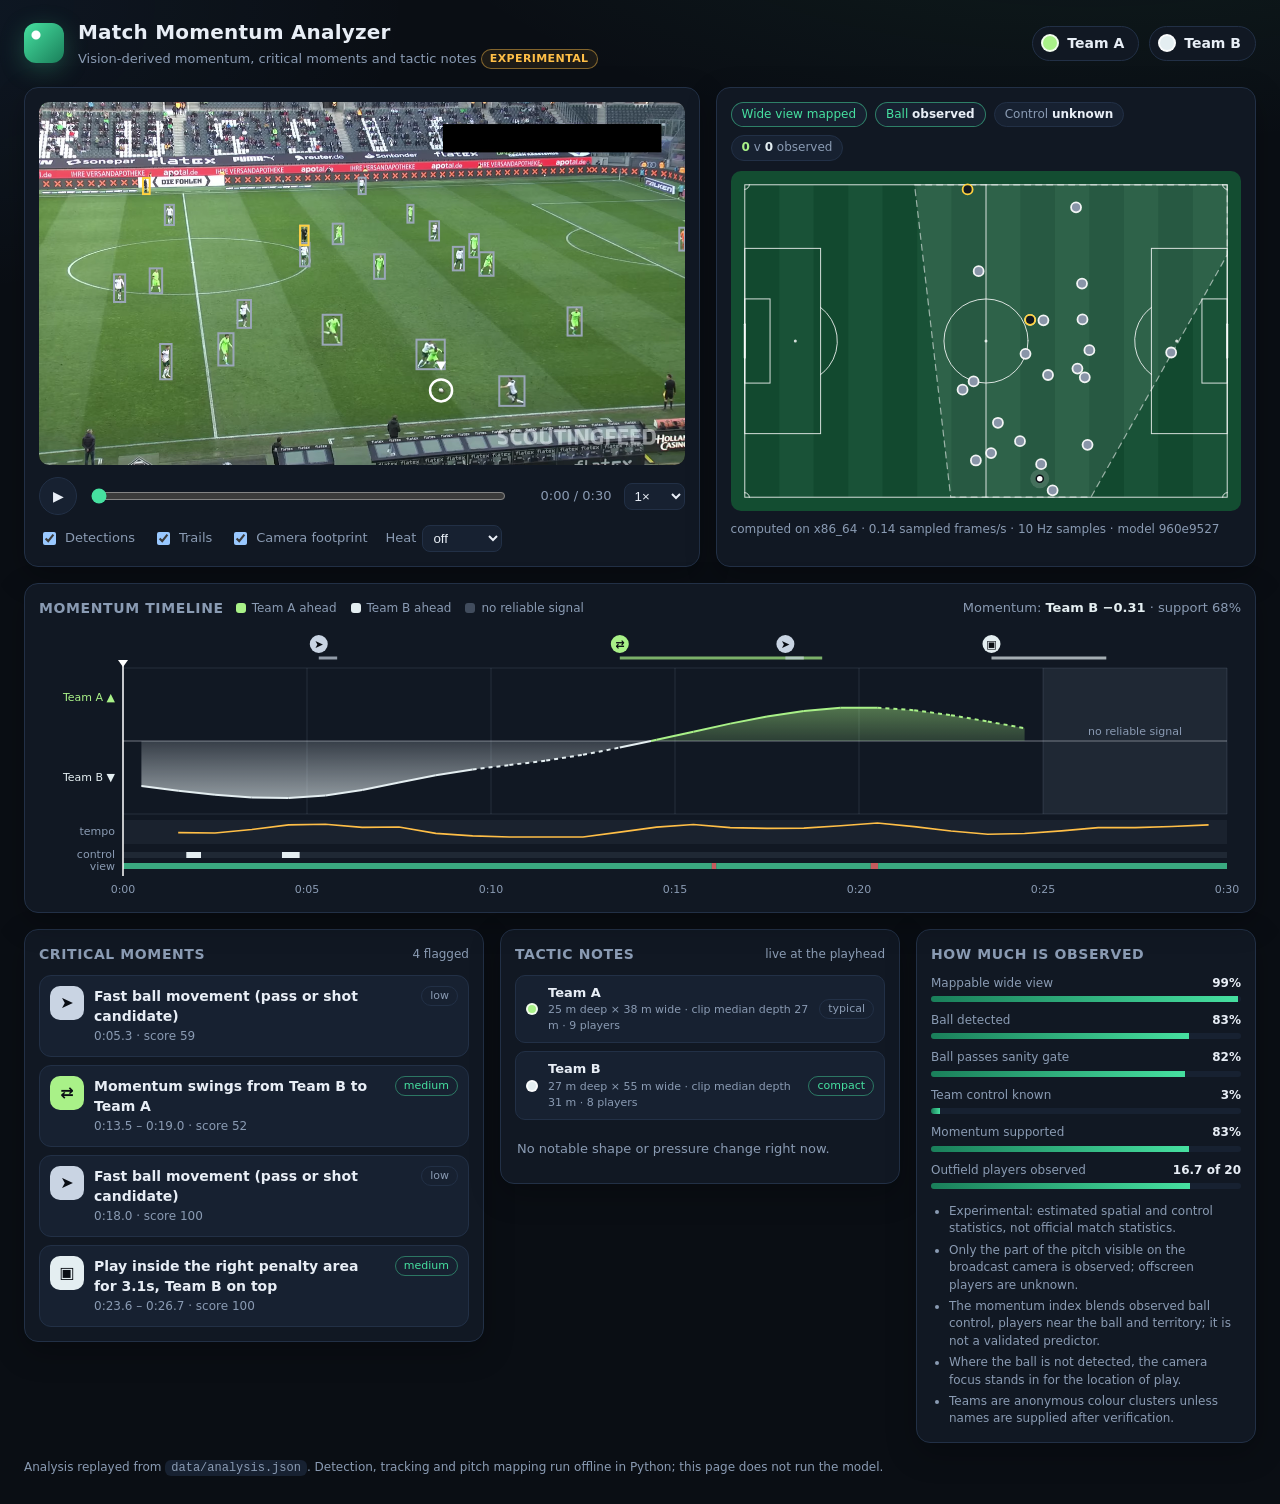
==== web/index.html @ bde14f5e "Add momentum, critical-moment and tactic-note analysis with a static web viewer - match_analysis.ins" ====
<!doctype html>
<html lang="en">
<head>
<meta charset="utf-8">
<meta name="viewport" content="width=device-width, initial-scale=1">
<title>Match Momentum Analyzer</title>
<meta name="description" content="Post-match momentum, critical moments and tactic notes from a broadcast football clip, replayed from precomputed vision output.">
<link rel="stylesheet" href="style.css">
</head>
<body>
<header class="top">
  <div class="brand">
    <span class="logo" aria-hidden="true"></span>
    <div>
      <h1>Match Momentum Analyzer</h1>
      <p>Vision-derived momentum, critical moments and tactic notes <span class="badge warn" title="Estimated from detections; not official statistics">experimental</span></p>
    </div>
  </div>
  <div class="teams" id="teams" aria-label="Teams"></div>
</header>

<main id="app" hidden>
  <section class="stage">
    <div class="card video-card">
      <div class="video-wrap" id="videoWrap">
        <video id="video" playsinline muted preload="auto"></video>
        <canvas id="overlay" aria-hidden="true"></canvas>
        <div class="video-state" id="videoState"></div>
      </div>
      <div class="controls">
        <button id="play" class="icon" aria-label="Play or pause (space)">&#9654;</button>
        <input id="scrub" type="range" min="0" max="1000" value="0" step="1" aria-label="Seek">
        <span class="time" id="time">0:00 / 0:00</span>
        <select id="rate" aria-label="Playback speed">
          <option value="0.5">0.5&times;</option>
          <option value="1" selected>1&times;</option>
          <option value="2">2&times;</option>
        </select>
      </div>
      <div class="toggles">
        <label><input type="checkbox" id="tBoxes" checked> Detections</label>
        <label><input type="checkbox" id="tTrails" checked> Trails</label>
        <label><input type="checkbox" id="tFootprint" checked> Camera footprint</label>
        <label>Heat <select id="tHeat"><option value="">off</option><option value="A">Team A</option><option value="B">Team B</option></select></label>
      </div>
    </div>

    <div class="card pitch-card">
      <div class="pitch-head">
        <div class="chips" id="status"></div>
      </div>
      <canvas id="pitch" aria-label="Top-down pitch view of tracked players and ball"></canvas>
      <div class="pitch-foot" id="pitchFoot"></div>
    </div>
  </section>

  <section class="card momentum-card">
    <div class="card-head">
      <h2>Momentum timeline</h2>
      <div class="legend" id="legend"></div>
      <div class="now" id="now"></div>
    </div>
    <canvas id="momentum" aria-label="Momentum timeline"></canvas>
    <div class="tooltip" id="tooltip" hidden></div>
  </section>

  <section class="lower">
    <div class="card">
      <div class="card-head"><h2>Critical moments</h2><span class="sub" id="momentCount"></span></div>
      <ol class="moments" id="moments"></ol>
    </div>
    <div class="card">
      <div class="card-head"><h2>Tactic notes</h2><span class="sub">live at the playhead</span></div>
      <div id="shape" class="shape"></div>
      <div id="notes" class="notes"></div>
    </div>
    <div class="card">
      <div class="card-head"><h2>How much is observed</h2></div>
      <div id="coverage" class="coverage"></div>
      <ul class="limits" id="limits"></ul>
    </div>
  </section>
</main>

<div id="error" class="error" hidden></div>
<footer>Analysis replayed from <code>data/analysis.json</code>. Detection, tracking and pitch mapping run offline in Python; this page does not run the model.</footer>
<script src="app.js"></script>
</body>
</html>
---- web/style.css ----
:root {
  --bg: #0a0e14;
  --panel: #111823;
  --panel-2: #172131;
  --line: #223046;
  --text: #e8eef6;
  --muted: #8a9bb3;
  --accent: #46e0a0;
  --warn: #ffbf47;
  --team-a: #4da3ff;
  --team-b: #ff6b6b;
  --radius: 14px;
  color-scheme: dark;
}
* { box-sizing: border-box; }
html, body { margin: 0; background: var(--bg); color: var(--text); }
body {
  font: 14px/1.45 ui-sans-serif, system-ui, -apple-system, "Segoe UI", Roboto, sans-serif;
  min-height: 100vh;
  background:
    radial-gradient(1200px 500px at 85% -10%, rgba(70, 224, 160, .08), transparent 60%),
    radial-gradient(900px 500px at -10% 0%, rgba(77, 163, 255, .08), transparent 60%),
    var(--bg);
}
code { background: var(--panel-2); padding: 1px 6px; border-radius: 6px; font-size: 12px; }

.top {
  display: flex; flex-wrap: wrap; align-items: center; justify-content: space-between;
  gap: 16px; padding: 18px 24px 6px; max-width: 1480px; margin: 0 auto;
}
.brand { display: flex; align-items: center; gap: 14px; }
.logo {
  width: 40px; height: 40px; border-radius: 12px;
  background:
    radial-gradient(circle at 30% 30%, #fff 0 4px, transparent 5px),
    linear-gradient(135deg, var(--accent), #1a7f5a);
  box-shadow: 0 6px 24px rgba(70, 224, 160, .25);
}
h1 { margin: 0; font-size: 20px; letter-spacing: .2px; }
h2 { margin: 0; font-size: 14px; letter-spacing: .6px; text-transform: uppercase; color: var(--muted); }
.brand p { margin: 2px 0 0; color: var(--muted); font-size: 13px; }
.badge { display: inline-block; padding: 1px 8px; border-radius: 999px; font-size: 11px; font-weight: 600; letter-spacing: .4px; text-transform: uppercase; vertical-align: 1px; }
.badge.warn { color: var(--warn); border: 1px solid rgba(255, 191, 71, .45); background: rgba(255, 191, 71, .08); }

.teams { display: flex; gap: 10px; }
.team-pill {
  display: flex; align-items: center; gap: 8px; padding: 6px 14px 6px 8px;
  background: var(--panel); border: 1px solid var(--line); border-radius: 999px; font-weight: 600;
}
.team-pill i { width: 18px; height: 18px; border-radius: 50%; border: 2px solid rgba(255, 255, 255, .85); display: block; }

main { max-width: 1480px; margin: 0 auto; padding: 12px 24px 8px; display: grid; gap: 16px; }
.card { background: var(--panel); border: 1px solid var(--line); border-radius: var(--radius); padding: 14px; box-shadow: 0 10px 30px rgba(0, 0, 0, .25); min-width: 0; }
.card-head { display: flex; align-items: center; gap: 12px; margin-bottom: 10px; flex-wrap: wrap; }
.card-head .sub { color: var(--muted); font-size: 12px; margin-left: auto; }

.stage { display: grid; grid-template-columns: minmax(0, 1.25fr) minmax(0, 1fr); gap: 16px; }
.video-wrap { position: relative; aspect-ratio: 16 / 9; background: #000; border-radius: 10px; overflow: hidden; }
.video-wrap video, .video-wrap canvas { position: absolute; inset: 0; width: 100%; height: 100%; }
.video-wrap video { object-fit: fill; background: #000; }
.video-state {
  position: absolute; left: 10px; top: 10px; padding: 3px 10px; font-size: 12px; font-weight: 600; border-radius: 999px;
  background: rgba(10, 14, 20, .78); border: 1px solid var(--line); display: none;
}
.video-state.on { display: block; }

.controls { display: flex; align-items: center; gap: 12px; margin-top: 12px; }
.controls .time { font-variant-numeric: tabular-nums; color: var(--muted); min-width: 92px; text-align: right; font-size: 13px; }
button.icon {
  width: 38px; height: 38px; border-radius: 50%; border: 1px solid var(--line); background: var(--panel-2);
  color: var(--text); cursor: pointer; font-size: 14px; flex: none;
}
button.icon:hover { border-color: var(--accent); }
select { background: var(--panel-2); color: var(--text); border: 1px solid var(--line); border-radius: 8px; padding: 4px 6px; }
input[type=range] { flex: 1; accent-color: var(--accent); min-width: 0; }
.toggles { display: flex; flex-wrap: wrap; gap: 6px 18px; margin-top: 10px; color: var(--muted); font-size: 13px; }
.toggles label { display: flex; align-items: center; gap: 6px; cursor: pointer; }

.pitch-card { display: flex; flex-direction: column; gap: 10px; }
#pitch { width: 100%; display: block; border-radius: 10px; }
.chips { display: flex; flex-wrap: wrap; gap: 8px; }
.chip { padding: 3px 10px; border-radius: 999px; font-size: 12px; background: var(--panel-2); border: 1px solid var(--line); color: var(--muted); white-space: nowrap; }
.chip b { color: var(--text); font-weight: 600; }
.chip.on { border-color: rgba(70, 224, 160, .5); color: var(--accent); }
.chip.off { border-color: rgba(255, 191, 71, .45); color: var(--warn); }
.pitch-foot { color: var(--muted); font-size: 12px; min-height: 18px; }

.momentum-card { position: relative; }
#momentum { width: 100%; height: 270px; display: block; cursor: pointer; touch-action: none; }
.legend { display: flex; gap: 14px; color: var(--muted); font-size: 12px; flex-wrap: wrap; }
.legend span { display: flex; align-items: center; gap: 6px; }
.legend i { width: 10px; height: 10px; border-radius: 3px; display: block; }
.now { margin-left: auto; font-size: 13px; color: var(--muted); font-variant-numeric: tabular-nums; }
.now b { color: var(--text); }
.tooltip {
  position: absolute; pointer-events: none; z-index: 5; max-width: 280px; padding: 8px 10px; border-radius: 10px;
  background: rgba(8, 12, 18, .96); border: 1px solid var(--line); font-size: 12px; line-height: 1.4;
}

.lower { display: grid; grid-template-columns: 1.15fr 1fr .85fr; gap: 16px; align-items: start; }
.moments { list-style: none; margin: 0; padding: 0; display: grid; gap: 8px; max-height: 480px; overflow: auto; }
.moment {
  display: grid; grid-template-columns: 34px 1fr auto; gap: 10px; align-items: start; padding: 10px;
  border: 1px solid var(--line); border-radius: 12px; background: var(--panel-2); cursor: pointer;
  transition: border-color .15s, transform .15s;
}
.moment:hover { border-color: var(--accent); }
.moment.active { border-color: var(--accent); box-shadow: 0 0 0 1px rgba(70, 224, 160, .35), 0 8px 24px rgba(70, 224, 160, .08); }
.moment .glyph { width: 34px; height: 34px; border-radius: 10px; display: grid; place-items: center; font-size: 16px; font-weight: 700; color: #0a0e14; }
.moment h3 { margin: 0 0 2px; font-size: 14px; }
.moment .meta { color: var(--muted); font-size: 12px; font-variant-numeric: tabular-nums; }
.moment ul { margin: 6px 0 0; padding-left: 16px; color: var(--muted); font-size: 12px; display: none; }
.moment.active ul, .moment:focus-visible ul { display: block; }
.conf { font-size: 11px; padding: 1px 8px; border-radius: 999px; border: 1px solid var(--line); color: var(--muted); align-self: start; }
.conf.medium { color: var(--accent); border-color: rgba(70, 224, 160, .45); }

.notes { display: grid; gap: 8px; }
.note {
  padding: 10px 12px; border-radius: 12px; background: var(--panel-2); border: 1px solid var(--line); border-left-width: 4px;
  animation: pop .25s ease-out;
}
.note.recent { opacity: .45; }
.note .kind { font-size: 11px; text-transform: uppercase; letter-spacing: .6px; color: var(--muted); }
.note p { margin: 2px 0 0; }
.note small { display: block; margin-top: 4px; color: var(--muted); font-variant-numeric: tabular-nums; }
.empty { color: var(--muted); padding: 10px 2px; font-size: 13px; }
@keyframes pop { from { transform: translateY(4px); opacity: 0; } to { transform: none; opacity: 1; } }

.coverage { display: grid; gap: 10px; }
.meter { display: grid; gap: 4px; }
.meter div { display: flex; justify-content: space-between; font-size: 12px; color: var(--muted); }
.meter b { color: var(--text); font-weight: 600; font-variant-numeric: tabular-nums; }
.meter .bar { display: block; height: 6px; border-radius: 6px; background: var(--panel-2); overflow: hidden; }
.meter .bar i { display: block; height: 100%; background: linear-gradient(90deg, #1a7f5a, var(--accent)); }
.limits { margin: 14px 0 0; padding-left: 18px; color: var(--muted); font-size: 12px; display: grid; gap: 4px; }

footer { max-width: 1480px; margin: 0 auto; padding: 8px 24px 28px; color: var(--muted); font-size: 12px; }
.error { max-width: 720px; margin: 40px auto; padding: 20px; border: 1px solid rgba(255, 107, 107, .5); border-radius: var(--radius); background: rgba(255, 107, 107, .08); }

@media (max-width: 1100px) {
  .stage { grid-template-columns: 1fr; }
  .lower { grid-template-columns: 1fr; }
}
@media (max-width: 560px) {
  .top, main, footer { padding-left: 14px; padding-right: 14px; }
  #momentum { height: 190px; }
  .controls .time { display: none; }
}
@media (prefers-reduced-motion: reduce) { .note { animation: none; } }

.shape { display: grid; gap: 8px; margin-bottom: 10px; }
.shape-row { display: grid; grid-template-columns: 12px 1fr auto; gap: 10px; align-items: center; padding: 8px 10px; border-radius: 10px; background: var(--panel-2); border: 1px solid var(--line); font-size: 13px; }
.shape-row i { width: 12px; height: 12px; border-radius: 50%; display: block; border: 2px solid rgba(255, 255, 255, .85); }
.shape-row small { color: var(--muted); display: block; font-size: 11px; font-variant-numeric: tabular-nums; }
.shape-row .tag { font-size: 11px; padding: 1px 8px; border-radius: 999px; border: 1px solid var(--line); color: var(--muted); }
.shape-row .tag.compact { color: var(--accent); border-color: rgba(70, 224, 160, .45); }
.shape-row .tag.stretched { color: var(--warn); border-color: rgba(255, 191, 71, .45); }
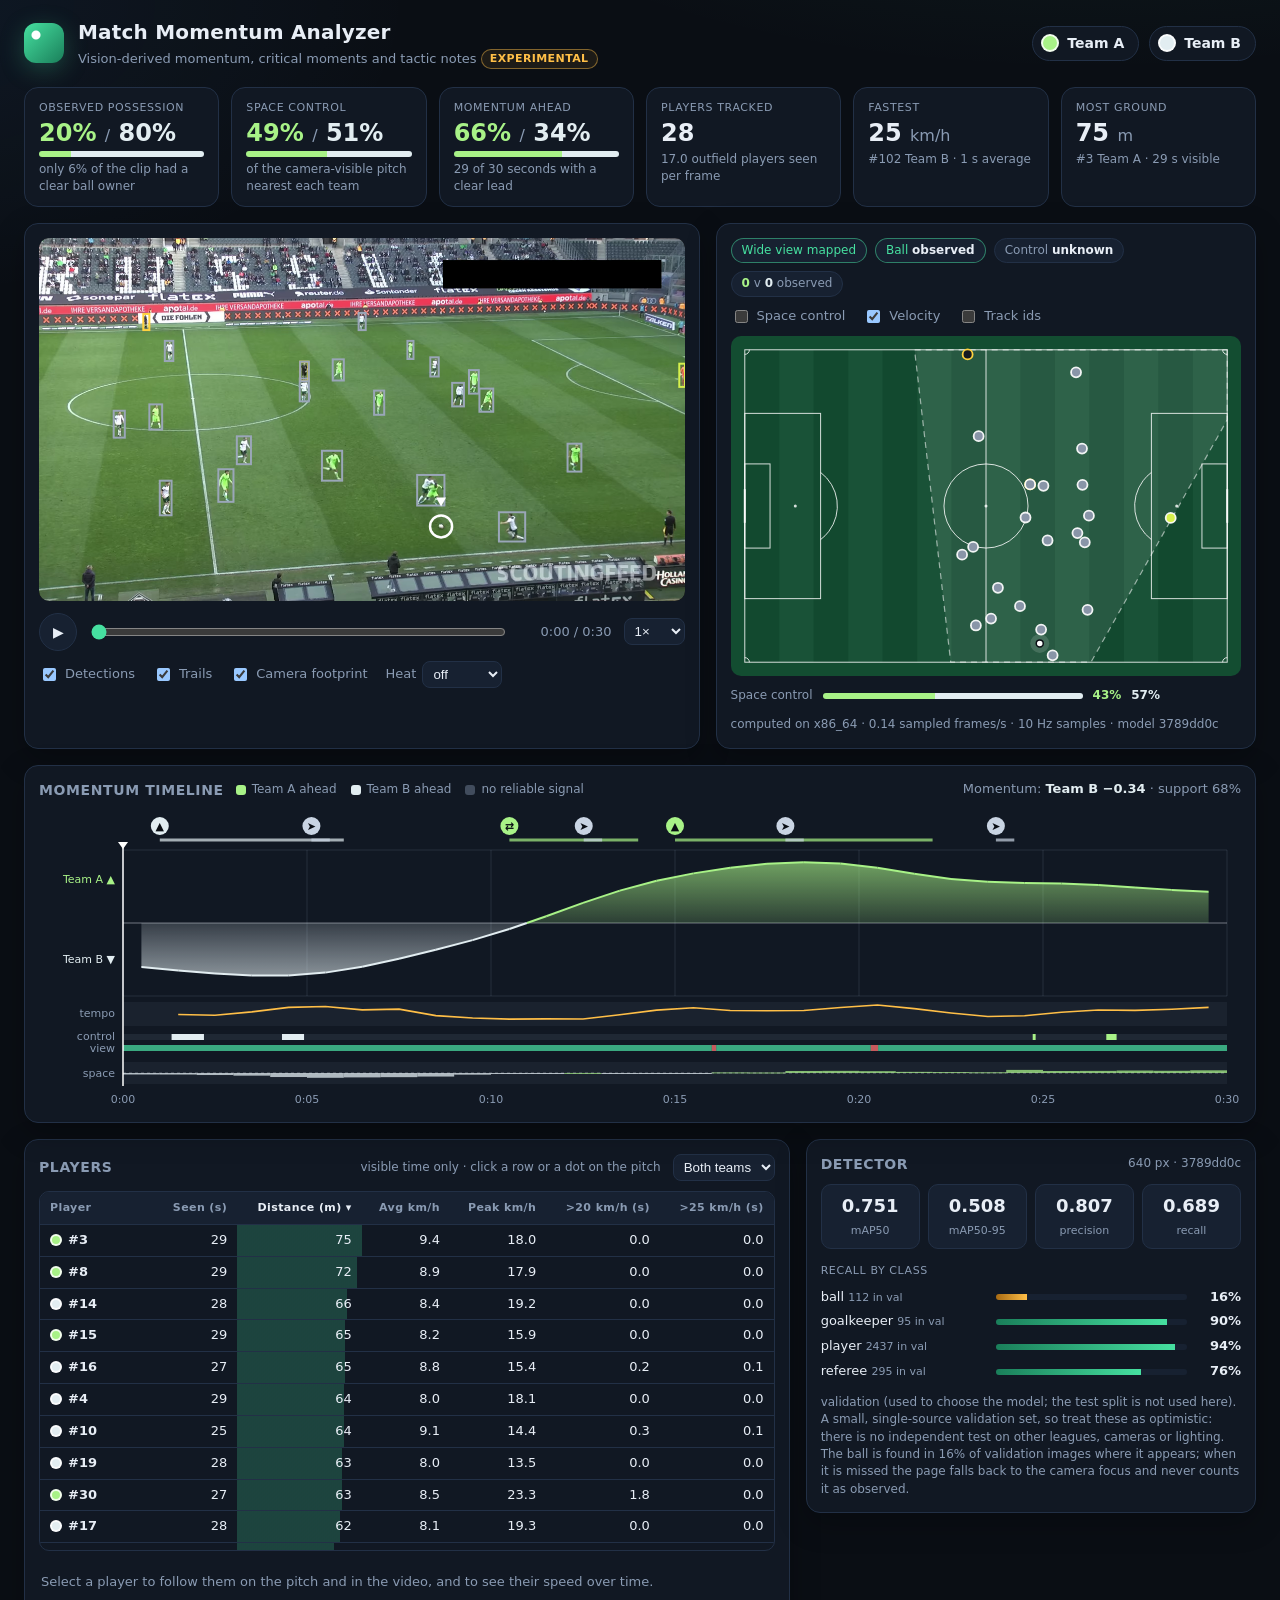
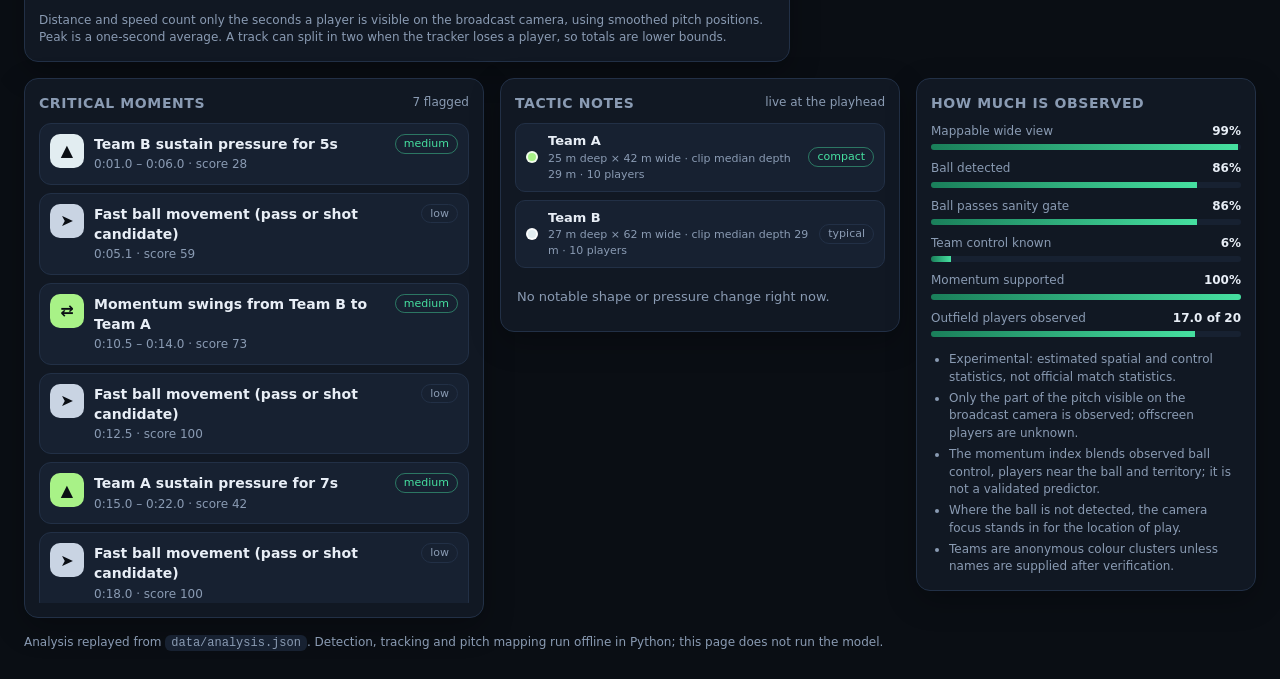
==== commit 7230eb78: "Add player stats, space control and a detector card to the viewer - stats.py: per-player distance, a" ====
--- a/web/index.html
+++ b/web/index.html
@@ -20,6 +20,8 @@
 </header>
 
 <main id="app" hidden>
+  <section class="kpis" id="kpis" aria-label="Clip summary"></section>
+
   <section class="stage">
     <div class="card video-card">
       <div class="video-wrap" id="videoWrap">
@@ -43,13 +45,20 @@
         <label><input type="checkbox" id="tFootprint" checked> Camera footprint</label>
         <label>Heat <select id="tHeat"><option value="">off</option><option value="A">Team A</option><option value="B">Team B</option></select></label>
       </div>
+      <div class="selected-chip" id="selectedChip" hidden></div>
     </div>
 
     <div class="card pitch-card">
       <div class="pitch-head">
         <div class="chips" id="status"></div>
       </div>
+      <div class="toggles pitch-toggles">
+        <label title="Colour the camera-visible pitch by which team has the nearest observed player"><input type="checkbox" id="tSpace"> Space control</label>
+        <label title="Arrow = where the player will be in about a second at the current speed"><input type="checkbox" id="tVelocity" checked> Velocity</label>
+        <label><input type="checkbox" id="tLabels"> Track ids</label>
+      </div>
       <canvas id="pitch" aria-label="Top-down pitch view of tracked players and ball"></canvas>
+      <div class="space-live" id="spaceLive"></div>
       <div class="pitch-foot" id="pitchFoot"></div>
     </div>
   </section>
@@ -62,6 +71,28 @@
     </div>
     <canvas id="momentum" aria-label="Momentum timeline"></canvas>
     <div class="tooltip" id="tooltip" hidden></div>
+  </section>
+
+  <section class="players-row" id="playersRow" hidden>
+    <div class="card">
+      <div class="card-head">
+        <h2>Players</h2>
+        <span class="sub">visible time only &middot; click a row or a dot on the pitch</span>
+        <select id="playerTeam" aria-label="Filter players by team"><option value="">Both teams</option></select>
+      </div>
+      <div class="table-wrap">
+        <table class="players" id="players">
+          <thead></thead>
+          <tbody></tbody>
+        </table>
+      </div>
+      <div class="player-detail" id="playerDetail"></div>
+      <p class="fine" id="playerNote"></p>
+    </div>
+    <div class="card" id="modelCard" hidden>
+      <div class="card-head"><h2>Detector</h2><span class="sub" id="modelSub"></span></div>
+      <div id="model"></div>
+    </div>
   </section>
 
   <section class="lower">
--- a/web/style.css
+++ b/web/style.css
@@ -86,7 +86,7 @@
 .pitch-foot { color: var(--muted); font-size: 12px; min-height: 18px; }
 
 .momentum-card { position: relative; }
-#momentum { width: 100%; height: 270px; display: block; cursor: pointer; touch-action: none; }
+#momentum { width: 100%; height: 298px; display: block; cursor: pointer; touch-action: none; }
 .legend { display: flex; gap: 14px; color: var(--muted); font-size: 12px; flex-wrap: wrap; }
 .legend span { display: flex; align-items: center; gap: 6px; }
 .legend i { width: 10px; height: 10px; border-radius: 3px; display: block; }
@@ -143,7 +143,7 @@
 }
 @media (max-width: 560px) {
   .top, main, footer { padding-left: 14px; padding-right: 14px; }
-  #momentum { height: 190px; }
+  #momentum { height: 218px; }
   .controls .time { display: none; }
 }
 @media (prefers-reduced-motion: reduce) { .note { animation: none; } }
@@ -155,3 +155,66 @@
 .shape-row .tag { font-size: 11px; padding: 1px 8px; border-radius: 999px; border: 1px solid var(--line); color: var(--muted); }
 .shape-row .tag.compact { color: var(--accent); border-color: rgba(70, 224, 160, .45); }
 .shape-row .tag.stretched { color: var(--warn); border-color: rgba(255, 191, 71, .45); }
+
+/* summary tiles */
+.kpis { display: grid; grid-template-columns: repeat(auto-fit, minmax(170px, 1fr)); gap: 12px; }
+.kpis[hidden] { display: none; }
+.kpi { background: var(--panel); border: 1px solid var(--line); border-radius: var(--radius); padding: 12px 14px; display: grid; gap: 4px; align-content: start; min-width: 0; }
+.kpi-label { font-size: 11px; letter-spacing: .6px; text-transform: uppercase; color: var(--muted); }
+.kpi b { font-size: 24px; line-height: 1.15; font-variant-numeric: tabular-nums; }
+.kpi b em { font-style: normal; color: var(--muted); font-size: 16px; font-weight: 500; }
+.kpi small { color: var(--muted); font-size: 12px; line-height: 1.35; }
+.split { display: flex; height: 6px; border-radius: 6px; overflow: hidden; background: var(--panel-2); min-width: 40px; }
+.split i { display: block; height: 100%; }
+
+/* pitch extras */
+.pitch-toggles { margin-top: 0; }
+.space-live { display: flex; align-items: center; gap: 10px; font-size: 12px; min-height: 20px; font-variant-numeric: tabular-nums; }
+.space-live .split { flex: 1; max-width: 260px; }
+.muted { color: var(--muted); }
+.selected-chip { margin-top: 10px; padding: 6px 12px; border-radius: 999px; background: rgba(255, 210, 63, .08); border: 1px solid rgba(255, 210, 63, .45); font-size: 12px; display: flex; align-items: center; gap: 8px; flex-wrap: wrap; }
+.selected-chip[hidden] { display: none; }
+.selected-chip button { margin-left: auto; background: none; border: 0; color: var(--muted); cursor: pointer; text-decoration: underline; font: inherit; }
+.sw { display: inline-block; width: 12px; height: 12px; border-radius: 50%; border: 2px solid rgba(255, 255, 255, .85); vertical-align: -2px; margin-right: 6px; }
+
+/* players */
+.players-row { display: grid; grid-template-columns: minmax(0, 1.7fr) minmax(0, 1fr); gap: 16px; align-items: start; }
+.players-row[hidden], #modelCard[hidden] { display: none; }
+.table-wrap { max-height: 360px; overflow: auto; border-radius: 10px; border: 1px solid var(--line); }
+table.players { width: 100%; border-collapse: collapse; font-size: 13px; font-variant-numeric: tabular-nums; }
+table.players th { position: sticky; top: 0; background: var(--panel-2); text-align: right; font-weight: 600; font-size: 11px; letter-spacing: .4px; color: var(--muted); padding: 0; z-index: 1; }
+table.players th:first-child, table.players td:first-child { text-align: left; }
+table.players th button { all: unset; cursor: pointer; display: block; width: 100%; padding: 8px 10px; box-sizing: border-box; }
+table.players th button:focus-visible { outline: 2px solid var(--accent); outline-offset: -2px; }
+table.players th.sorted { color: var(--text); }
+table.players td { padding: 6px 10px; text-align: right; border-top: 1px solid var(--line); white-space: nowrap; }
+table.players tbody tr { cursor: pointer; }
+table.players tbody tr:hover { background: rgba(255, 255, 255, .03); }
+table.players tbody tr.sel { background: rgba(255, 210, 63, .1); box-shadow: inset 3px 0 0 #ffd23f; }
+table.players tbody tr:focus-visible { outline: 2px solid var(--accent); outline-offset: -2px; }
+.bar-cell { background: linear-gradient(90deg, rgba(70, 224, 160, .22) var(--w), transparent var(--w)); }
+.gk { font-size: 10px; padding: 0 5px; border-radius: 4px; border: 1px solid var(--line); color: #d6f04d; }
+.player-detail { margin-top: 12px; }
+.detail-head { font-size: 13px; margin-bottom: 4px; }
+.detail-head span { color: var(--muted); font-size: 12px; }
+#spark { width: 100%; display: block; }
+.fine { color: var(--muted); font-size: 12px; margin: 10px 0 0; line-height: 1.45; }
+
+/* detector card */
+.stats4 { display: grid; grid-template-columns: repeat(4, 1fr); gap: 8px; margin-bottom: 14px; }
+.stats4 div { background: var(--panel-2); border: 1px solid var(--line); border-radius: 10px; padding: 8px 6px; text-align: center; }
+.stats4 b { display: block; font-size: 18px; font-variant-numeric: tabular-nums; }
+.stats4 span { color: var(--muted); font-size: 11px; }
+.cls-head { font-size: 11px; letter-spacing: .6px; text-transform: uppercase; color: var(--muted); margin-bottom: 6px; }
+.cls { display: grid; grid-template-columns: 1.3fr 1.5fr 44px; gap: 10px; align-items: center; font-size: 13px; padding: 3px 0; }
+.cls small { color: var(--muted); font-size: 11px; }
+.cls b { text-align: right; font-variant-numeric: tabular-nums; }
+.cls .bar { display: block; height: 6px; border-radius: 6px; background: var(--panel-2); overflow: hidden; }
+.cls .bar i { display: block; height: 100%; background: linear-gradient(90deg, #1a7f5a, var(--accent)); }
+.cls.weak .bar i { background: linear-gradient(90deg, #a86a12, var(--warn)); }
+
+@media (max-width: 1100px) { .players-row { grid-template-columns: 1fr; } }
+@media (max-width: 560px) {
+  .stats4 { grid-template-columns: repeat(2, 1fr); }
+  .kpi b { font-size: 20px; }
+}
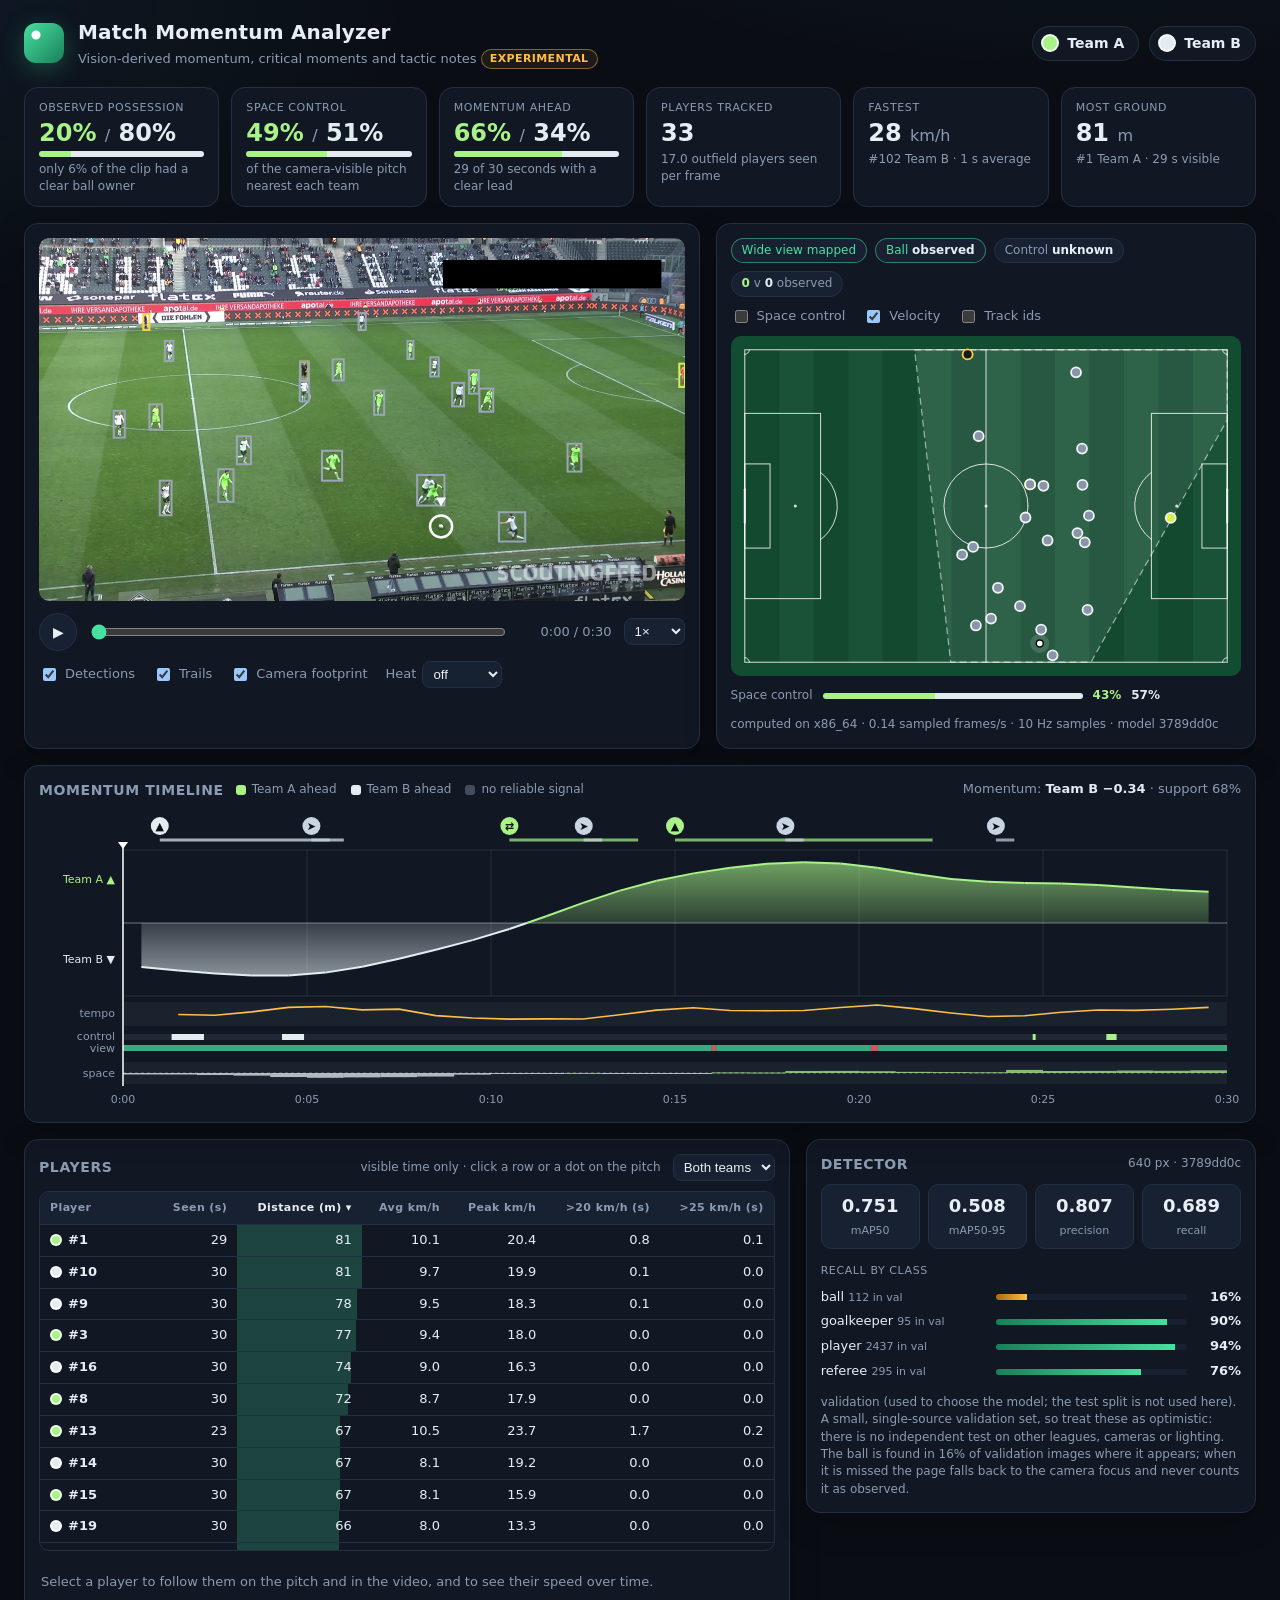
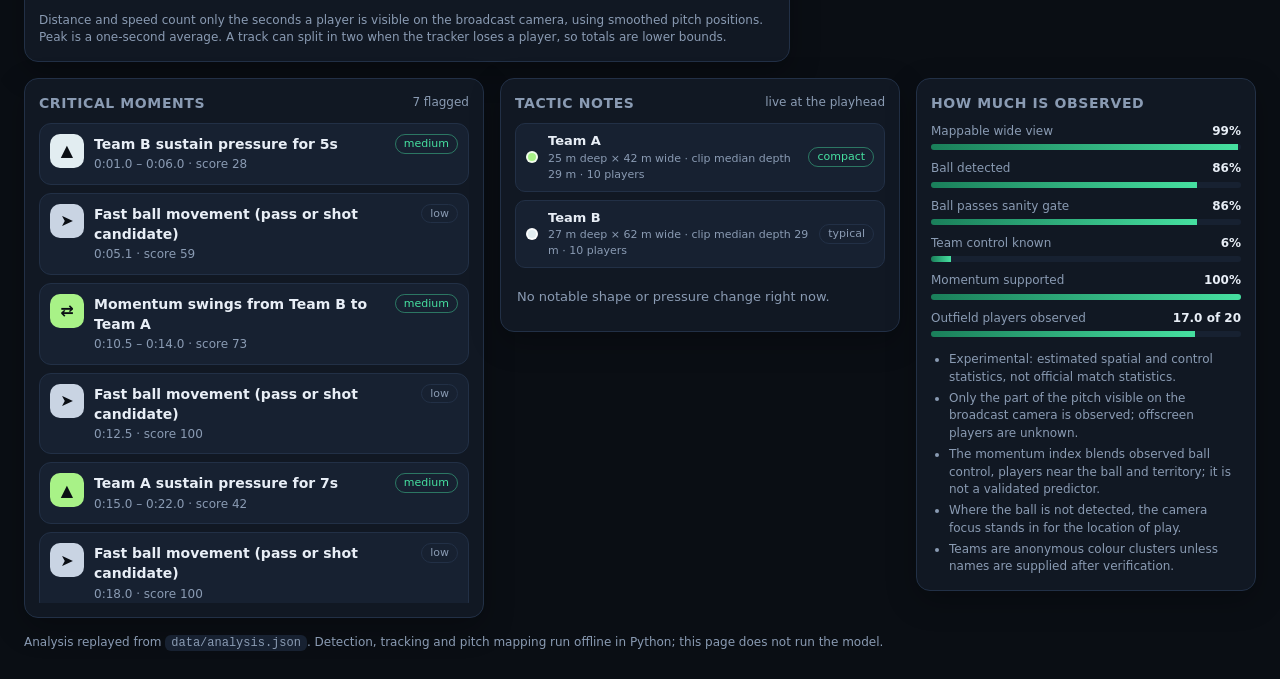
==== commit 7b74d3fe: "Address review: unassigned tracks, jump splitting, sample-rate scaling, weighting - stats: count una" ====
--- a/web/index.html
+++ b/web/index.html
@@ -74,7 +74,7 @@
   </section>
 
   <section class="players-row" id="playersRow" hidden>
-    <div class="card">
+    <div class="card" id="playersCard" hidden>
       <div class="card-head">
         <h2>Players</h2>
         <span class="sub">visible time only &middot; click a row or a dot on the pitch</span>
--- a/web/style.css
+++ b/web/style.css
@@ -179,7 +179,8 @@
 
 /* players */
 .players-row { display: grid; grid-template-columns: minmax(0, 1.7fr) minmax(0, 1fr); gap: 16px; align-items: start; }
-.players-row[hidden], #modelCard[hidden] { display: none; }
+.players-row[hidden], #playersCard[hidden], #modelCard[hidden] { display: none; }
+.players-row.single { grid-template-columns: minmax(0, 1fr); }
 .table-wrap { max-height: 360px; overflow: auto; border-radius: 10px; border: 1px solid var(--line); }
 table.players { width: 100%; border-collapse: collapse; font-size: 13px; font-variant-numeric: tabular-nums; }
 table.players th { position: sticky; top: 0; background: var(--panel-2); text-align: right; font-weight: 600; font-size: 11px; letter-spacing: .4px; color: var(--muted); padding: 0; z-index: 1; }
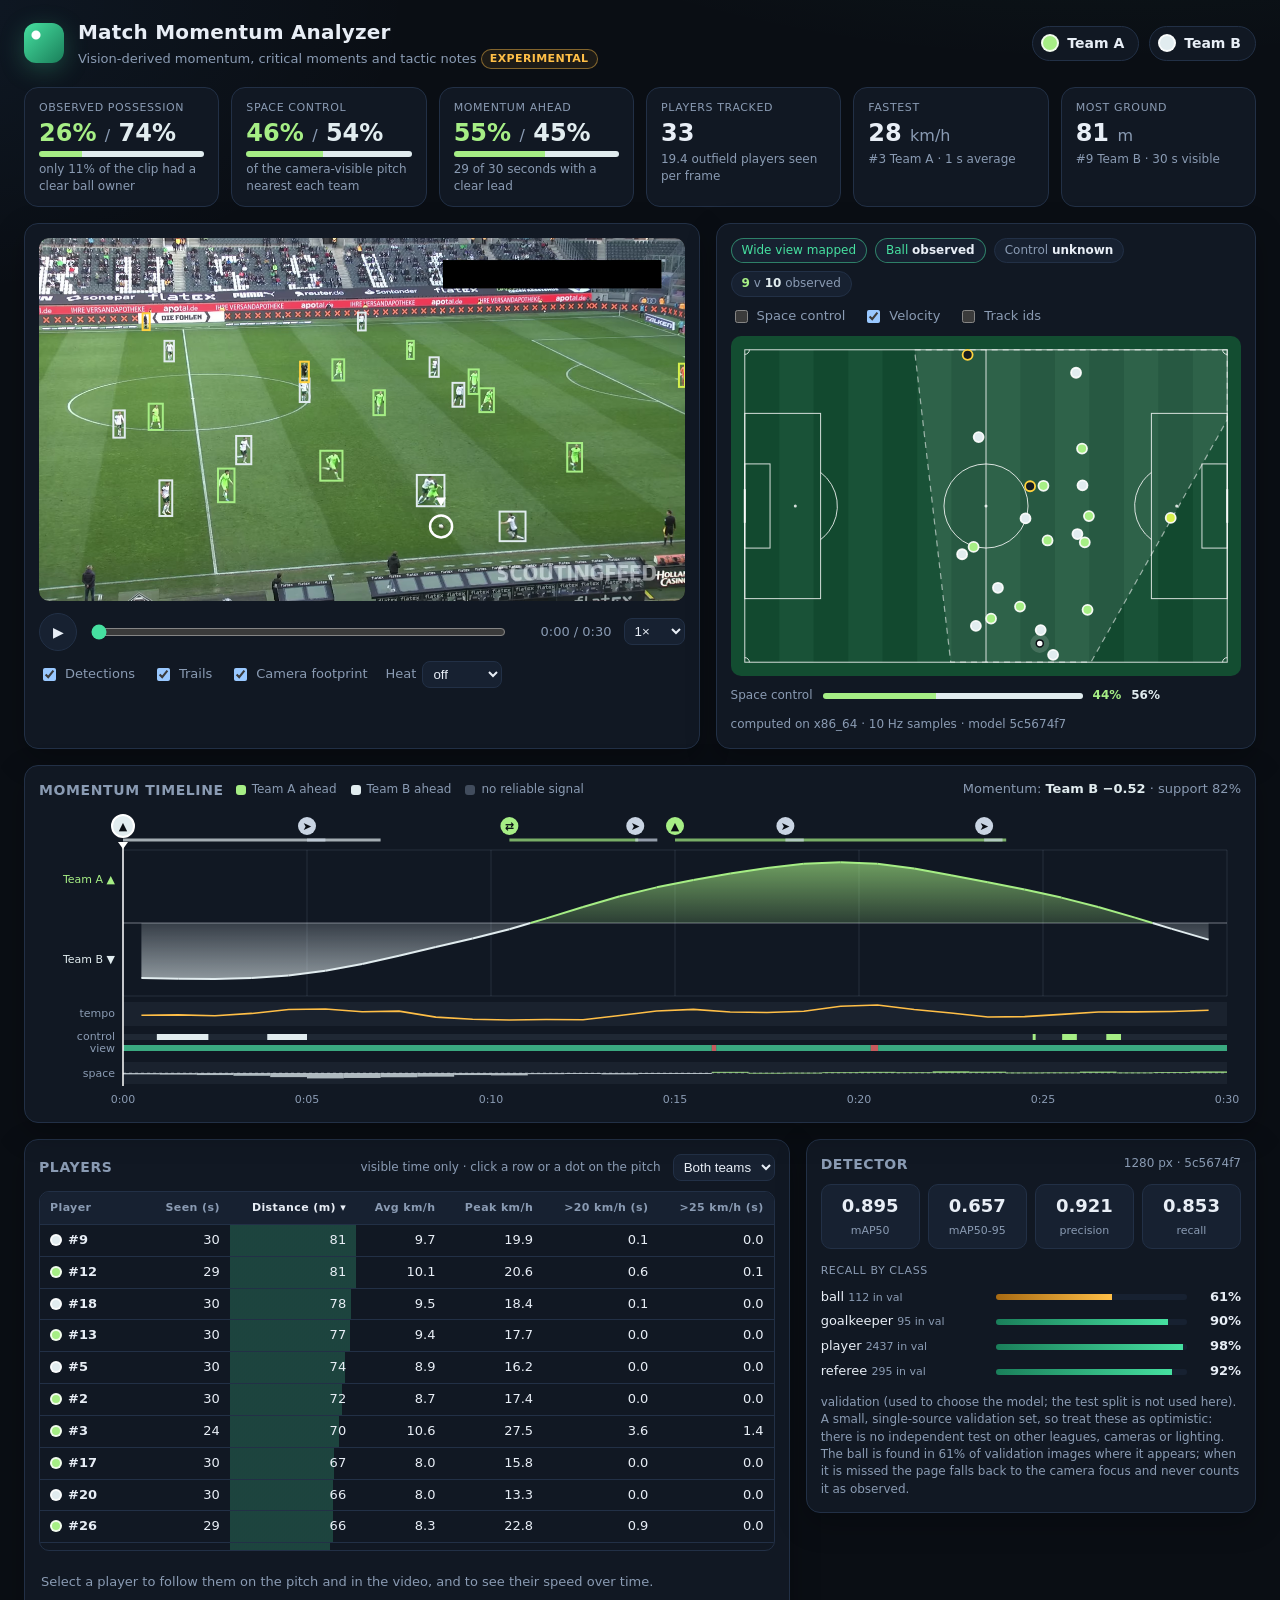
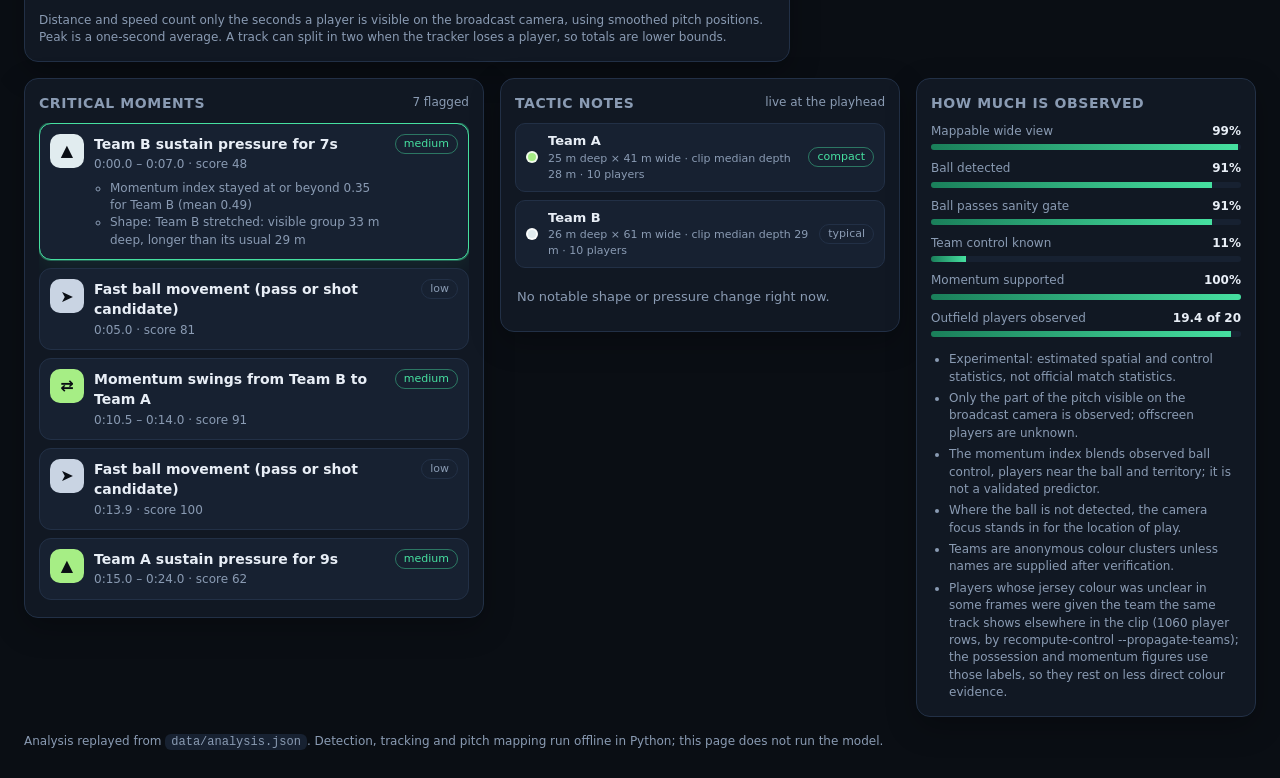
==== commit 93b7b126: "Add a favicon to the Pages viewer Browsers requested /favicon.ico and got a 404 on the deployed demo" ====
--- a/web/index.html
+++ b/web/index.html
@@ -5,6 +5,7 @@
 <meta name="viewport" content="width=device-width, initial-scale=1">
 <title>Match Momentum Analyzer</title>
 <meta name="description" content="Post-match momentum, critical moments and tactic notes from a broadcast football clip, replayed from precomputed vision output.">
+<link rel="icon" href="favicon.svg" type="image/svg+xml">
 <link rel="stylesheet" href="style.css">
 </head>
 <body>
